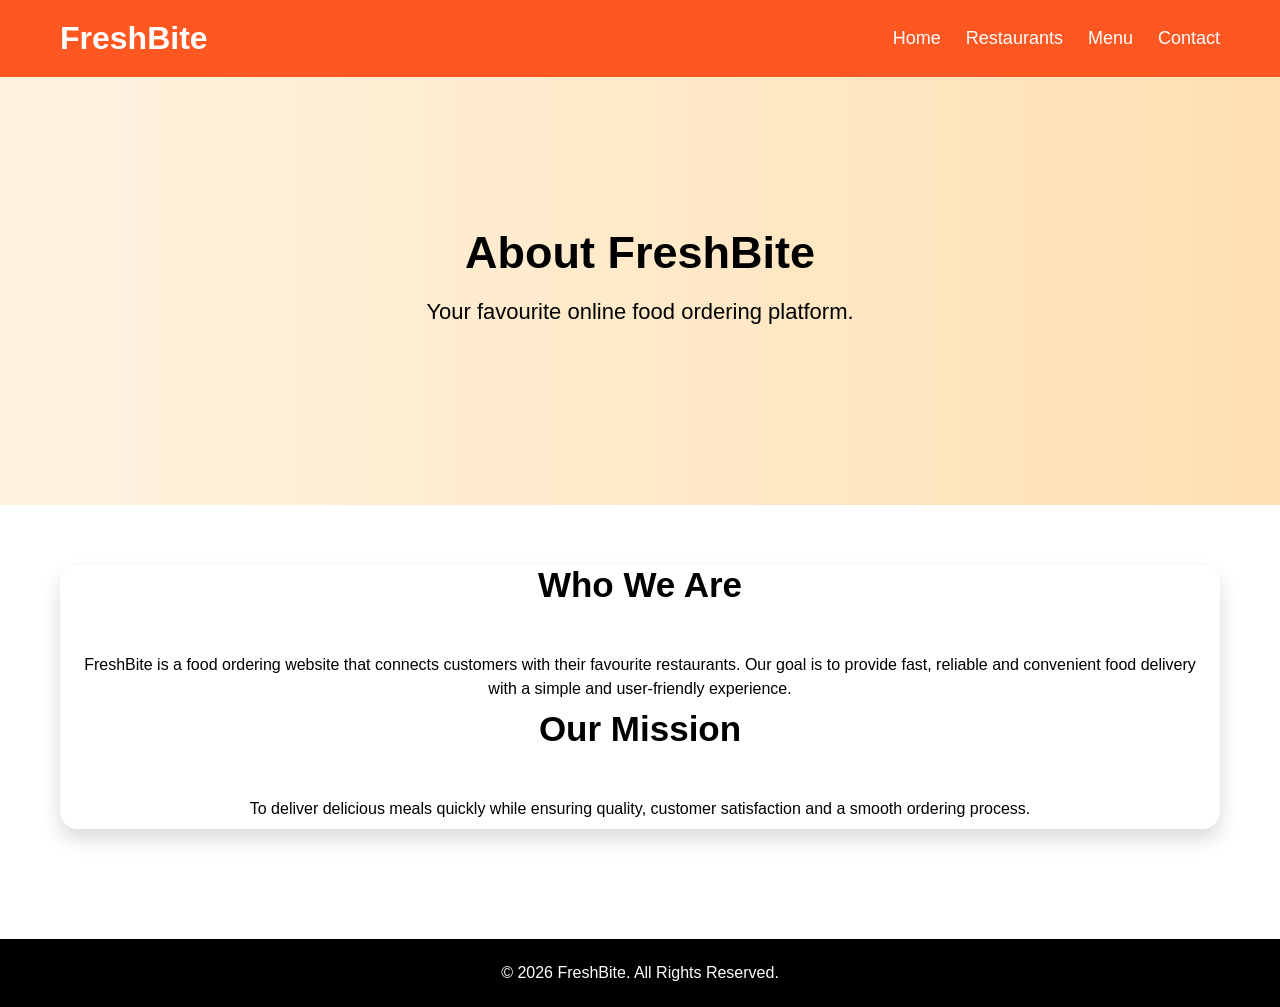
==== about.html @ ade0e86b "Applied final UI refinements and project enhancements" ====
<!DOCTYPE html>
<html lang="en">
<head>
<meta charset="UTF-8">
<meta name="viewport" content="width=device-width, initial-scale=1.0">
<title>About | FreshBite</title>
<link rel="stylesheet" href="style.css">
</head>

<body>

<header>
<nav>
<h1>FreshBite</h1>
<ul>
<li><a href="index.html">Home</a></li>
<li><a href="restaurants.html">Restaurants</a></li>
<li><a href="menu.html">Menu</a></li>
<li><a href="contact.html">Contact</a></li>
</ul>
</nav>
</header>

<section class="hero">
<h2>About FreshBite</h2>
<p>Your favourite online food ordering platform.</p>
</section>

<section class="foods">
<div class="food-box">
<h2>Who We Are</h2>

<p>
FreshBite is a food ordering website that connects customers with their favourite restaurants.
Our goal is to provide fast, reliable and convenient food delivery with a simple and user-friendly experience.
</p>

<h2>Our Mission</h2>

<p>
To deliver delicious meals quickly while ensuring quality, customer satisfaction and a smooth ordering process.
</p>
</div>
</section>

<footer>
<p>© 2026 FreshBite. All Rights Reserved.</p>
</footer>

</body>
</html>
---- style.css ----
*{
    margin:0;
    padding:0;
    box-sizing:border-box;
    font-family:Arial, sans-serif;
}

/* Navbar */

nav{
    background:#ff5722;
    color:white;
    display:flex;
    justify-content:space-between;
    align-items:center;
    padding:20px 60px;
    box-shadow:0px 2px 10px gray;
}

nav h1{
    font-size:32px;
}

nav ul{
    display:flex;
    list-style:none;
}

nav ul li{
    margin-left:25px;
}

nav ul li a{
    color:white;
    text-decoration:none;
    font-size:18px;
    transition:0.3s;
}

nav ul li a:hover{
    color:#ffe0b2;
}

/* Hero Section */

.hero{
    text-align:center;
    padding:150px 20px;
    background:linear-gradient(
        to right,
        #fff3e0,
        #ffe0b2
    );
}

.hero h2{
    font-size:45px;
    margin-bottom:20px;
}

.hero p{
    font-size:22px;
    margin-bottom:30px;
}

/* Button */

.btn{
    background:#ff5722;
    color:white;
    text-decoration:none;
    padding:15px 30px;
    border-radius:10px;
    font-size:20px;
    display:inline-block;
    transition:0.3s;
}

.btn:hover{
    background:#e64a19;
}

/* Popular Foods */

.foods{
    padding:60px;
    text-align:center;
}

.foods h2{
    margin-bottom:40px;
    font-size:35px;
}

.food-container{
    display:grid;
    grid-template-columns:repeat(auto-fit,minmax(300px,1fr));
    gap:30px;
    padding:40px;
}

.food-box{
    background:white;
    border-radius:18px;
    overflow:hidden;
    box-shadow:0 10px 20px rgba(0,0,0,.15);
    transition:.3s;
    display:flex;
    flex-direction:column;
}

/* Restaurants */

.restaurants{
    padding:60px;
    text-align:center;
}

.restaurants h2{
    margin-bottom:40px;
    font-size:35px;
}

.restaurant-container{
    display:flex;
    justify-content:center;
    flex-wrap:wrap;
    gap:30px;
}

.restaurant-card{
    width:250px;
    background:#f2f2f2;
    padding:30px;
    border-radius:20px;
    font-size:22px;
    text-align:center;
    box-shadow:0px 5px 15px gray;
    transition:0.3s;
}

/* Offers */

.offers{
    text-align:center;
    padding:60px;
}

.offers h2{
    margin-bottom:25px;
    font-size:35px;
}

.offers p{
    margin:15px 0;
    font-size:22px;
}

/* Footer */

footer{
    background:black;
    color:white;
    text-align:center;
    padding:25px;
    margin-top:50px;
}

/* Hover Effects */

.food-box:hover,
.restaurant-card:hover{
    transform:scale(1.05);
    cursor:pointer;
}

.food-box button{
    margin:15px;
    padding:12px;
    width:calc(100% - 30px);
    background:#ff6b35;
    color:white;
    border:none;
    border-radius:8px;
    font-size:16px;
    cursor:pointer;
}

.food-box button:hover{
    background:#e64a19;
}

/* Responsive Design */

.menu-toggle{
    display: none;
    font-size: 30px;
    cursor: pointer;
    color: white;
}

@media (max-width:768px){

    nav{
        flex-direction:column;
        padding:20px;
    }

    nav h1{
        margin-bottom:15px;
    }

    .menu-toggle{
        display: block;
    }

    nav ul{
        display: none;
        flex-direction: column;
        align-items: center;
    }

    nav ul.active{
        display: flex;
    }

    nav ul li{
        margin:10px 0;
    }

    .hero{
        padding:80px 20px;
    }

    .hero h2{
        font-size:32px;
    }

    .hero p{
        font-size:18px;
    }

    .food-container,
    .restaurant-container{
        flex-direction:column;
        align-items:center;
    }

    .food-box,
    .restaurant-card{
        width:90%;
    }

    .foods,
    .restaurants,
    .offers{
        padding:30px 20px;
    }
}

html{
    scroll-behavior: smooth;
}

/* Login Page */

.login-section{
    display:flex;
    justify-content:center;
    align-items:center;
    min-height:80vh;
    background:#fff5f0;
}

.login-box{
    background:white;
    width:350px;
    padding:40px;
    border-radius:15px;
    box-shadow:0 8px 20px rgba(0,0,0,0.15);
    text-align:center;
}

.login-box h2{
    color:#ff5722;
    margin-bottom:25px;
}

.login-box input{
    width:100%;
    padding:12px;
    margin:12px 0;
    border:1px solid #ccc;
    border-radius:8px;
    font-size:16px;
}

.login-box button{
    width:100%;
    padding:12px;
    background:#ff5722;
    color:white;
    border:none;
    border-radius:8px;
    font-size:18px;
    cursor:pointer;
    transition:.3s;
}

.login-box button:hover{
    background:#e64a19;
}

.login-header{
    background:#ff5722;
    color:white;
    padding:15px 30px;
}

.login-header h1{
    margin:0;
    font-size:32px;
}

/* ===== RESTAURANTS PAGE ===== */

.restaurant-hero{
    background:linear-gradient(135deg,#ff6b35,#ff914d);
    color:white;
    text-align:center;
    padding:60px 20px;
}

.restaurant-hero h1{
    font-size:42px;
    margin-bottom:10px;
}

.restaurant-hero p{
    font-size:18px;
    margin-bottom:25px;
}

#searchRestaurant{
    width:60%;
    max-width:500px;
    padding:12px;
    border:none;
    border-radius:30px;
    font-size:16px;
    margin-bottom:20px;
}

.filter-buttons{
    display:flex;
    justify-content:center;
    gap:10px;
    flex-wrap:wrap;
}

.filter-btn{
    padding:10px 18px;
    border:none;
    border-radius:25px;
    background:#fff;
    color:#ff6b35;
    cursor:pointer;
    font-weight:bold;
}

.filter-btn:hover{
    background:#222;
    color:white;
}

.restaurant-container{
    display:grid;
    grid-template-columns:repeat(auto-fit,minmax(320px,1fr));
    gap:30px;
    padding:50px;
}

.restaurant-card{
    background:white;
    border-radius:18px;
    overflow:hidden;
    box-shadow:0 10px 25px rgba(0,0,0,.15);
    transition:.3s;
}

.restaurant-card:hover{
    transform:translateY(-10px);
}

.restaurant-card img{
    width:100%;
    height:230px;
    object-fit:cover;
}

.restaurant-info{
    padding:20px;
}

.restaurant-info h2{
    margin-bottom:10px;
}

.restaurant-info p{
    margin:8px 0;
}

.restaurant-info button{
    margin-top:15px;
    width:100%;
    padding:12px;
    border:none;
    border-radius:8px;
    background:#ff6b35;
    color:white;
    font-size:16px;
    cursor:pointer;
}

.restaurant-info button:hover{
    background:#e85b28;
}

.food-box img{
    width:100%;
    height:220px;
    object-fit:cover;
}

.food-box h3{
    margin:12px;
    font-size:24px;
}

.food-box h4{
    margin:0 12px;
    color:#ff6b35;
}

.food-box p{
    margin:8px 12px;
    line-height:1.5;
}

.veg,
.nonveg{
    display:inline-block;
    width:max-content;
    margin:12px;
    padding:5px 12px;
    border-radius:20px;
    color:white;
    font-size:13px;
}

.veg{
    background:green;
}

.nonveg{
    background:red;
}

/* Menu Hero */

.menu-hero{
    background: linear-gradient(135deg,#ff6b35,#ff914d);
    color: white;
    text-align: center;
    padding: 40px 20px;
}

.menu-hero h1{
    font-size: 48px;
    margin-bottom: 15px;
}

.menu-hero p{
    font-size: 20px;
    color: white;
}

#cart-items + br + .btn{
    margin-right: 10px;
}

.foods{
    text-align: center;
}

.btn{
    margin: 10px 5px;
}

/* Cart page buttons */
.foods .btn{
    display: inline-block;
    width: 180px;
    padding: 10px 18px;
    margin: 10px 8px;
    font-size: 16px;
    border-radius: 8px;
    text-align: center;
}

/* Small quantity buttons */
.food-box button {
    width: 30px;
    height: 30px;
    padding: 0;
    font-size: 18px;
    font-weight: bold;
    border-radius: 5px;
    margin: 0 5px;
    cursor: pointer;
}

input,
textarea,
select{
    width:100%;
    padding:12px;
    margin:8px 0;
    border:1px solid #ccc;
    border-radius:8px;
    font-size:16px;
    box-sizing:border-box;
}

textarea{
    resize:none;
}
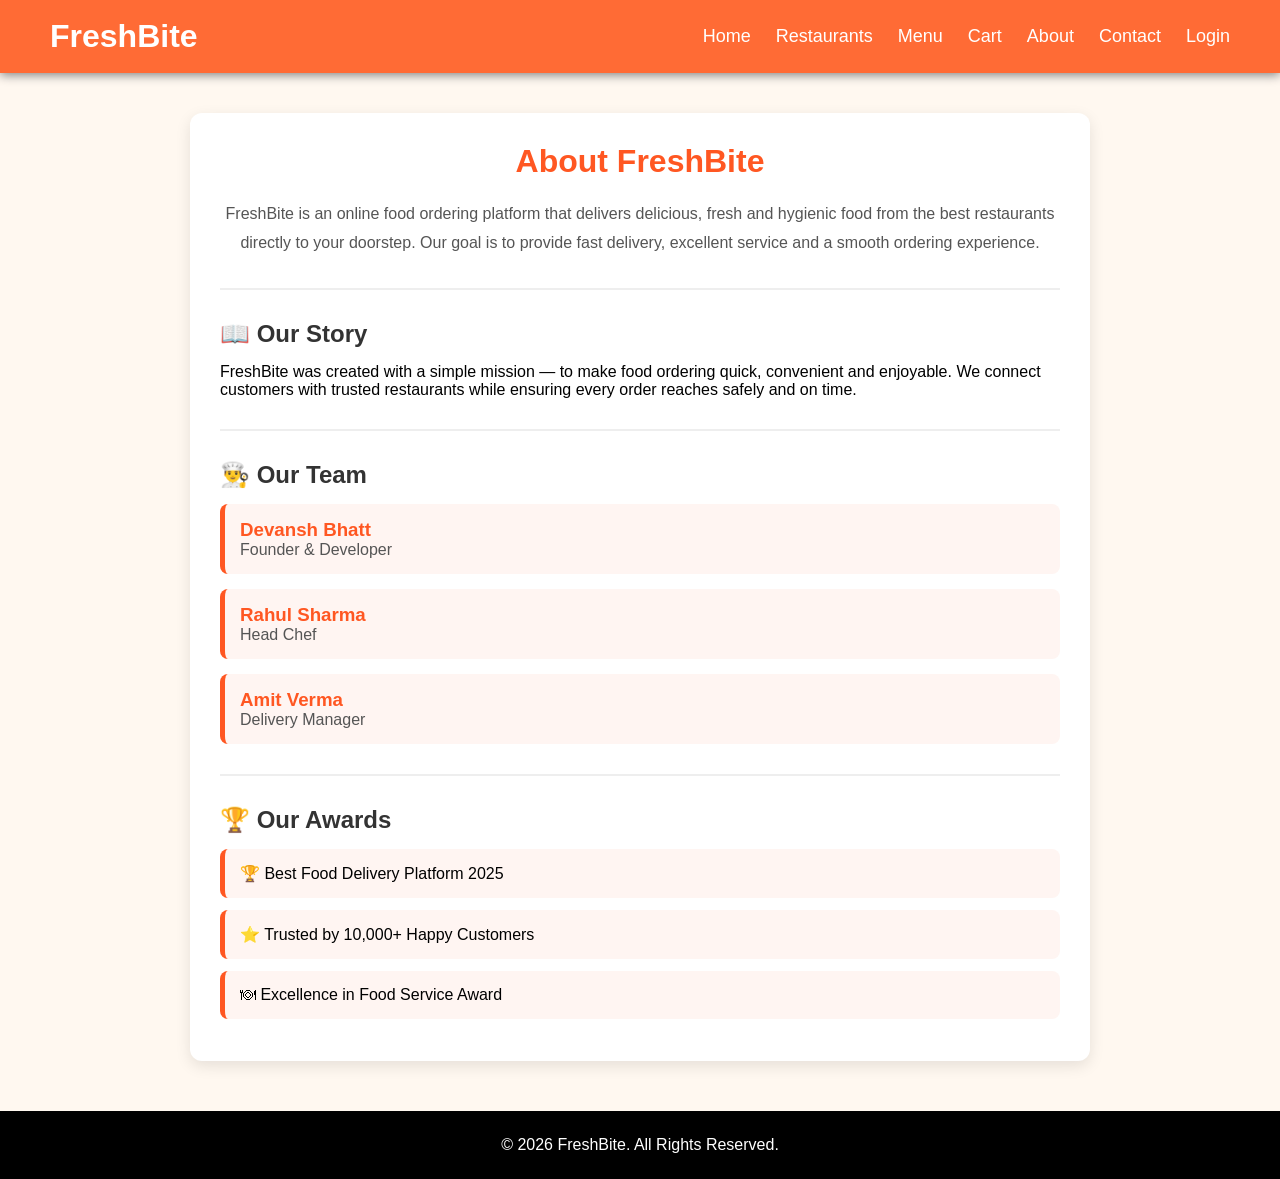
==== commit b3001cf1: "Final project completed with all required features" ====
--- a/about.html
+++ b/about.html
@@ -1,51 +1,128 @@
 <!DOCTYPE html>
 <html lang="en">
 <head>
-<meta charset="UTF-8">
-<meta name="viewport" content="width=device-width, initial-scale=1.0">
-<title>About | FreshBite</title>
-<link rel="stylesheet" href="style.css">
+    <meta charset="UTF-8">
+    <meta name="viewport" content="width=device-width, initial-scale=1.0">
+    <title>About - FreshBite</title>
+
+    <link rel="stylesheet" href="style.css">
+
+    <link rel="stylesheet"
+    href="https://cdnjs.cloudflare.com/ajax/libs/font-awesome/6.5.2/css/all.min.css">
 </head>
 
 <body>
 
 <header>
-<nav>
-<h1>FreshBite</h1>
-<ul>
-<li><a href="index.html">Home</a></li>
-<li><a href="restaurants.html">Restaurants</a></li>
-<li><a href="menu.html">Menu</a></li>
-<li><a href="contact.html">Contact</a></li>
-</ul>
-</nav>
+
+    <nav>
+        <h1>FreshBite</h1>
+        <ul>
+
+            <li><a href="index.html">Home</a></li>
+            <li><a href="restaurants.html">Restaurants</a></li>
+            <li><a href="menu.html">Menu</a></li>
+            <li><a href="cart.html">Cart</a></li>
+            <li><a href="about.html">About</a></li>
+            <li><a href="contact.html">Contact</a></li>
+
+            <li id="loginLink">
+                <a href="login.html">Login</a>
+            </li>
+
+            <li id="accountLink" style="display:none;">
+                <a href="account.html">Account</a>
+            </li>
+
+        </ul>
+    </nav>
+
 </header>
 
-<section class="hero">
-<h2>About FreshBite</h2>
-<p>Your favourite online food ordering platform.</p>
-</section>
+<div class="about-container">
 
-<section class="foods">
-<div class="food-box">
-<h2>Who We Are</h2>
+    <h1>About FreshBite</h1>
 
-<p>
-FreshBite is a food ordering website that connects customers with their favourite restaurants.
-Our goal is to provide fast, reliable and convenient food delivery with a simple and user-friendly experience.
-</p>
+    <p class="about-text">
+        FreshBite is an online food ordering platform that delivers
+        delicious, fresh and hygienic food from the best restaurants
+        directly to your doorstep. Our goal is to provide fast delivery,
+        excellent service and a smooth ordering experience.
+    </p>
 
-<h2>Our Mission</h2>
+    <hr>
 
-<p>
-To deliver delicious meals quickly while ensuring quality, customer satisfaction and a smooth ordering process.
-</p>
+    <section>
+
+        <h2>📖 Our Story</h2>
+
+        <p>
+            FreshBite was created with a simple mission — to make food
+            ordering quick, convenient and enjoyable. We connect customers
+            with trusted restaurants while ensuring every order reaches
+            safely and on time.
+        </p>
+
+    </section>
+
+    <hr>
+
+    <section>
+
+        <h2>👨‍🍳 Our Team</h2>
+
+        <div class="team-card">
+            <h3>Devansh Bhatt</h3>
+            <p>Founder & Developer</p>
+        </div>
+
+        <div class="team-card">
+            <h3>Rahul Sharma</h3>
+            <p>Head Chef</p>
+        </div>
+
+        <div class="team-card">
+            <h3>Amit Verma</h3>
+            <p>Delivery Manager</p>
+        </div>
+
+    </section>
+
+    <hr>
+
+    <section>
+
+        <h2>🏆 Our Awards</h2>
+
+        <ul class="award-list">
+            <li>🏆 Best Food Delivery Platform 2025</li>
+            <li>⭐ Trusted by 10,000+ Happy Customers</li>
+            <li>🍽 Excellence in Food Service Award</li>
+        </ul>
+
+    </section>
+
 </div>
-</section>
 
 <footer>
-<p>© 2026 FreshBite. All Rights Reserved.</p>
+
+    <p>&copy; 2026 FreshBite. All Rights Reserved.</p>
+
 </footer>
+
+<script src="script.js"></script>
+
+<script>
+
+if(localStorage.getItem("loggedIn")==="true"){
+
+document.getElementById("loginLink").style.display="none";
+
+document.getElementById("accountLink").style.display="inline-block";
+
+}
+
+</script>
 
 </body>
 </html>
--- a/style.css
+++ b/style.css
@@ -174,19 +174,22 @@
     cursor:pointer;
 }
 
-.food-box button{
-    margin:15px;
+.add-cart-btn{
+    display:block;
+    width:80%;
+    margin:20px auto;
     padding:12px;
-    width:calc(100% - 30px);
     background:#ff6b35;
     color:white;
     border:none;
     border-radius:8px;
     font-size:16px;
+    font-weight:bold;
     cursor:pointer;
-}
-
-.food-box button:hover{
+    transition:0.3s;
+}
+
+.add-cart-btn:hover{
     background:#e64a19;
 }
 
@@ -506,18 +509,6 @@
     font-size: 16px;
     border-radius: 8px;
     text-align: center;
-}
-
-/* Small quantity buttons */
-.food-box button {
-    width: 30px;
-    height: 30px;
-    padding: 0;
-    font-size: 18px;
-    font-weight: bold;
-    border-radius: 5px;
-    margin: 0 5px;
-    cursor: pointer;
 }
 
 input,
@@ -534,4 +525,301 @@
 
 textarea{
     resize:none;
+}
+
+/* ===== Order Tracking ===== */
+
+.tracking-list{
+    list-style:none;
+    padding:0;
+    margin:20px 0;
+}
+
+.tracking-list li{
+    background:#f8f8f8;
+    padding:15px;
+    margin:12px 0;
+    border-left:6px solid #ccc;
+    border-radius:8px;
+    font-size:18px;
+}
+
+.tracking-list li.completed{
+    border-left:6px solid #28a745;
+    background:#eafaf1;
+}
+
+.progress{
+    width:100%;
+    height:12px;
+    background:#ddd;
+    border-radius:20px;
+    overflow:hidden;
+    margin:20px 0;
+}
+
+.progress-fill{
+    width:50%;
+    height:100%;
+    background:#ff6b35;
+}
+
+.form-container h3{
+    margin-top:20px;
+}
+
+/* Cart + and - buttons */
+
+.quantity-controls button{
+    width:35px;
+    height:35px;
+    padding:0;
+    margin:0 5px;
+    font-size:20px;
+    font-weight:bold;
+    border:none;
+    border-radius:6px;
+    background:#ff6b35;
+    color:white;
+    cursor:pointer;
+}
+
+#cart-items button:hover{
+    background:#e64a19;
+}
+
+/* Cart Layout */
+
+.cart-item{
+    padding:20px;
+    text-align:center;
+}
+
+.quantity-controls{
+    display:flex;
+    justify-content:center;
+    align-items:center;
+    gap:12px;
+    margin:15px 0;
+}
+
+.quantity-controls button{
+    width:35px;
+    height:35px;
+    border:none;
+    border-radius:6px;
+    background:#ff6b35;
+    color:white;
+    font-size:20px;
+    font-weight:bold;
+    cursor:pointer;
+}
+
+.quantity-controls span{
+    font-size:20px;
+    font-weight:bold;
+    min-width:30px;
+    text-align:center;
+}
+
+.remove-btn{
+    margin-top:15px;
+    padding:10px 20px;
+    background:#dc3545;
+    color:white;
+    border:none;
+    border-radius:6px;
+    cursor:pointer;
+    font-size:15px;
+    font-weight:bold;
+}
+
+.remove-btn:hover{
+    background:#b02a37;
+}
+
+/* Account Page */
+
+.container{
+    max-width:900px;
+    margin:40px auto;
+    background:#fff;
+    padding:30px;
+    border-radius:12px;
+    box-shadow:0 5px 15px rgba(0,0,0,0.15);
+}
+
+.container h1{
+    color:#ff6b35;
+    font-size:40px;
+    text-align:center;
+    margin-bottom:30px;
+}
+
+.container h2{
+    color:#2d1b12;
+    margin-top:25px;
+    margin-bottom:10px;
+    border-left:5px solid #ff6b35;
+    padding-left:10px;
+}
+
+.container p{
+    font-size:18px;
+    margin:8px 0;
+    color:#444;
+}
+
+.container ul{
+    list-style:none;
+    padding-left:0;
+}
+
+.container ul li{
+    background:#fff8f0;
+    margin:10px 0;
+    padding:12px 15px;
+    border-radius:8px;
+    border-left:5px solid #ff6b35;
+    font-size:18px;
+    transition:0.3s;
+}
+
+.container ul li:hover{
+    background:#ffe6d5;
+    transform:translateX(5px);
+}
+
+hr{
+    margin:25px 0;
+    border:none;
+    border-top:2px solid #eee;
+}
+
+nav{
+    background:#ff6b35;
+    padding:18px 50px;
+}
+
+nav h2{
+    color:white;
+    margin:0;
+    font-size:32px;
+}
+
+body{
+    background:#fff8f0;
+    font-family:Arial, sans-serif;
+}
+
+@media(max-width:768px){
+
+.container{
+    width:90%;
+    padding:20px;
+}
+
+.container h1{
+    font-size:30px;
+}
+
+.container h2{
+    font-size:24px;
+}
+
+.container p,
+.container li{
+    font-size:16px;
+}
+
+nav{
+    padding:15px 20px;
+}
+
+nav h2{
+    font-size:28px;
+}
+
+}
+
+.about-container{
+    max-width:900px;
+    margin:40px auto;
+    background:#fff;
+    padding:30px;
+    border-radius:12px;
+    box-shadow:0 5px 15px rgba(0,0,0,0.1);
+}
+
+.about-container h1{
+    text-align:center;
+    color:#ff5722;
+    margin-bottom:20px;
+}
+
+.about-text{
+    text-align:center;
+    line-height:1.8;
+    color:#555;
+}
+
+.about-container h2{
+    color:#333;
+    margin:25px 0 15px;
+}
+
+.team-card{
+    background:#fff5f2;
+    padding:15px;
+    margin:15px 0;
+    border-left:5px solid #ff5722;
+    border-radius:8px;
+}
+
+.team-card h3{
+    color:#ff5722;
+}
+
+.team-card p{
+    color:#555;
+}
+
+.award-list{
+    list-style:none;
+    padding:0;
+}
+
+.award-list li{
+    background:#fff5f2;
+    margin:12px 0;
+    padding:15px;
+    border-left:5px solid #ff5722;
+    border-radius:8px;
+}
+
+hr{
+    margin:30px 0;
+    border:1px solid #eee;
+}
+
+.contact-info{
+    max-width:700px;
+    margin:40px auto;
+    background:#fff;
+    padding:30px;
+    border-radius:12px;
+    box-shadow:0 5px 15px rgba(0,0,0,0.1);
+}
+
+.contact-info h2{
+    color:#ff5722;
+    margin-bottom:20px;
+    text-align:center;
+}
+
+.contact-info p{
+    font-size:18px;
+    line-height:1.8;
+    color:#444;
+    margin-bottom:20px;
 }
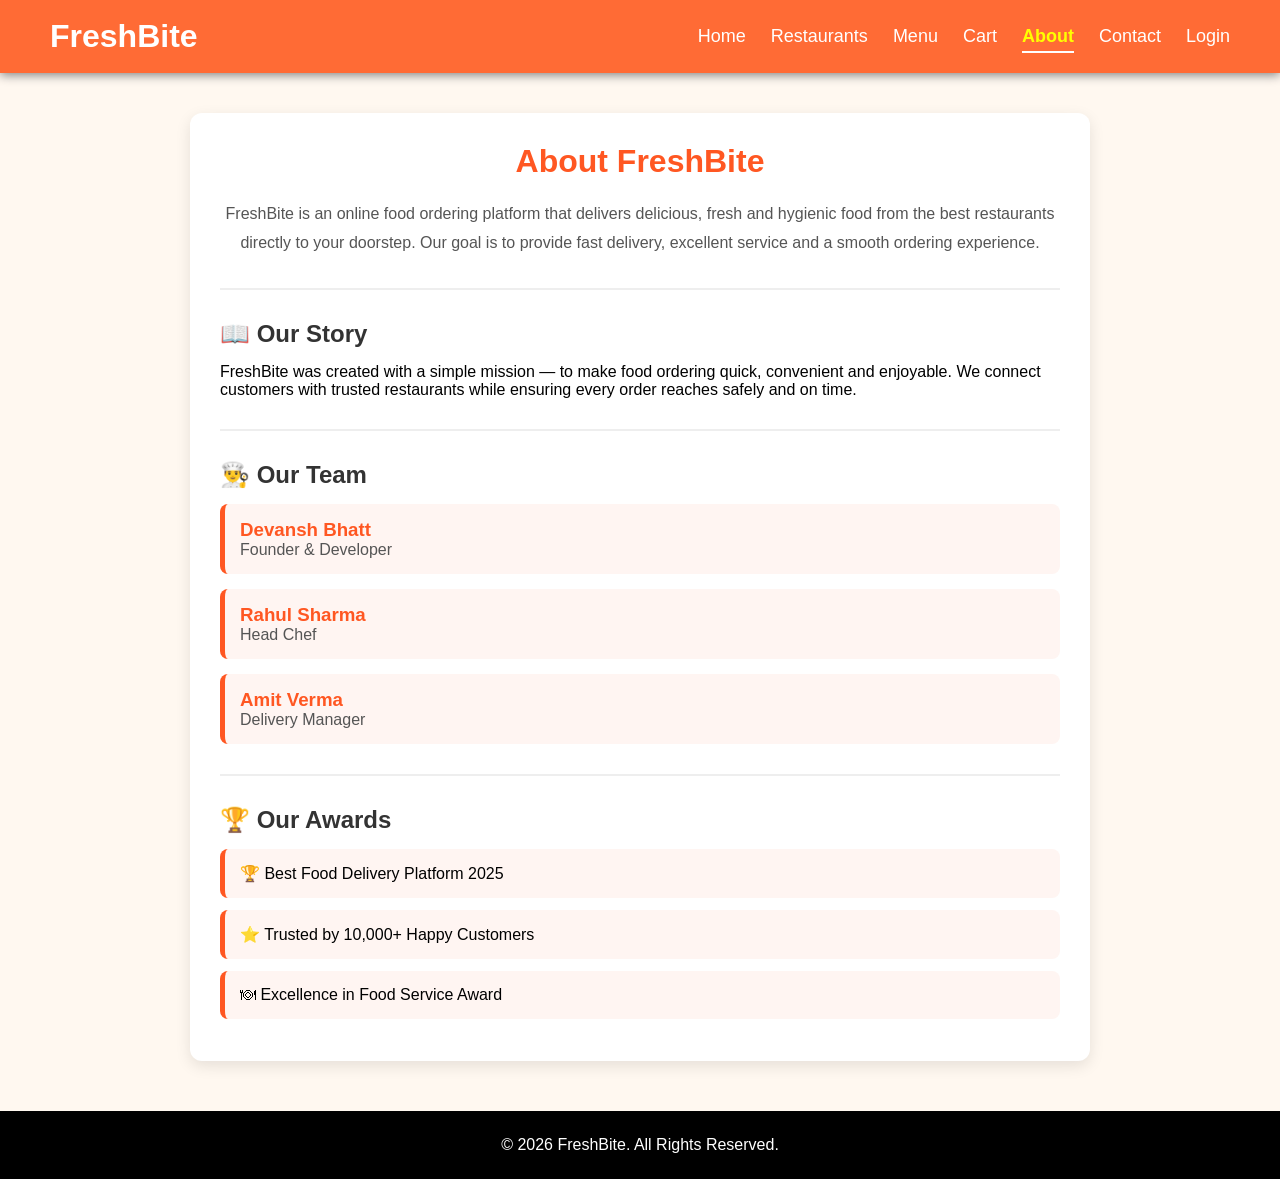
==== commit 51811078: "Final FreshBite Project (Done all testing)" ====
--- a/about.html
+++ b/about.html
@@ -23,7 +23,7 @@
             <li><a href="restaurants.html">Restaurants</a></li>
             <li><a href="menu.html">Menu</a></li>
             <li><a href="cart.html">Cart</a></li>
-            <li><a href="about.html">About</a></li>
+            <li><a href="about.html" class = "active">About</a></li>
             <li><a href="contact.html">Contact</a></li>
 
             <li id="loginLink">
--- a/style.css
+++ b/style.css
@@ -822,4 +822,34 @@
     line-height:1.8;
     color:#444;
     margin-bottom:20px;
+}
+
+html{
+    scroll-behavior: smooth;
+}
+
+/* Restaurant Cards */
+.restaurant-card:hover{
+    transform: translateY(-8px);
+    transition: 0.3s ease;
+    box-shadow: 0 10px 20px rgba(0,0,0,0.2);
+}
+
+/* Food Cards */
+.food-card:hover{
+    transform: translateY(-8px);
+    transition: 0.3s ease;
+    box-shadow: 0 10px 20px rgba(0,0,0,0.2);
+}
+
+/* Buttons */
+button:hover{
+    transform: scale(1.05);
+    transition: 0.3s ease;
+}
+.active{
+    color: yellow !important;
+    font-weight:bold;
+    border-bottom:2px solid white;
+    padding-bottom:5px;
 }
